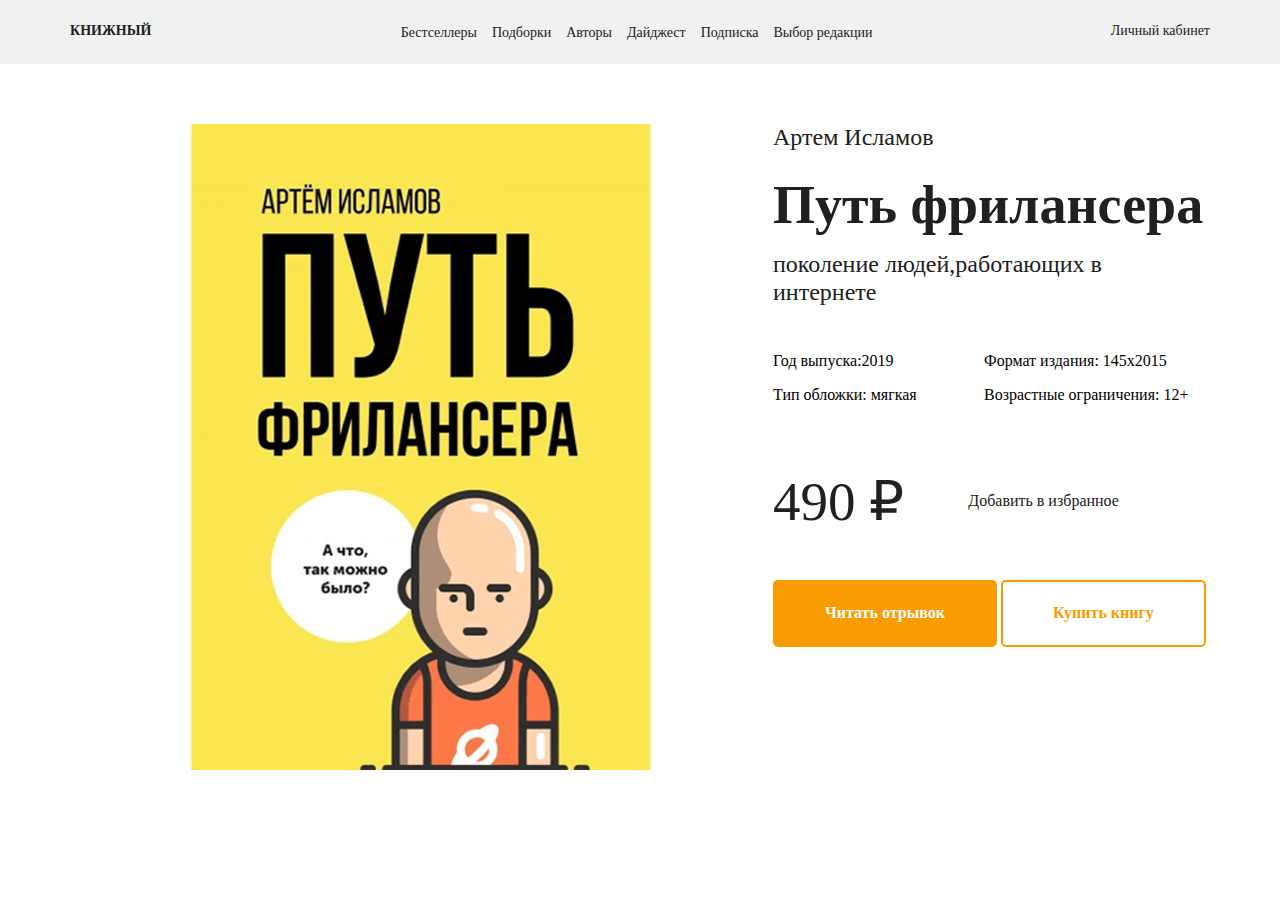
==== index.html @ fc21af79 "rename index.html" ====
<!DOCTYPE html>
<html lang="ru">

<head>
  <meta charset="UTF-8">
  <meta name="viewport" content="width=device-width, initial-scale=1.0">
  <title>Книга путь к фрилансу</title>
  <link rel="stylesheet" href="style-2.css">
  <link rel="stylesheet" href="normalize.css">
</head>

<body>
  <!-- шапка сайта -->
  <header class="header">
    <!-- содержимое сайта -->
    <div class="header-conteiner">
      <!-- логотип книжный -->
      <span class="logo">Книжный</span>
      <nav class="nav">
        <a class="nav-link" href="#">Бестселлеры</a>
        <a class="nav-link" href="#">Подборки</a>
        <a class="nav-link" href="#">Авторы</a>
        <a class="nav-link" href="#">Дайджест</a>
        <a class="nav-link" href="#">Подписка</a>
        <a class="nav-link" href="#">Выбор редакции</a>
      </nav>
      <a href="#" class="login">Личный кабинет</a>
    </div>
  </header>
  <!--  главная секция-->
  <section class="hero">
    <div class="hero-conteiner">
      <img src="img/book.png" alt="книга путь фрилансу" class="hero-image">
      <div class="auther about">
        <span class="name">Артем Исламов</span>
        <h1 class="title">Путь фрилансера</h1>
        <span class="title-en">поколение людей,работающих в интернете</span>
        <div class="info">
          <span class="info-text date">Год выпуска:2019</span>
          <span class="info-text type">Формат издания: 145х2015</span>
          <span class="info-text format">Тип обложки: мягкая</span>
          <span class="info-text age">Возрастные ограничения: 12+
          </span>


        </div>
        <div class="price">
          <span class="priceteg">490 ₽</span>
          <a href="a" class="favorite">Добавить в избранное</a>
        </div>
        <button class="button button_1">Читать отрывок
        </button>
        <button class="button button_2">Купить книгу</button>


      </div>
    </div>


  </section>
  <!-- о книге -->
  <section class="about"></section>
  <!-- подвал -->
  <section class="footer"></section>


</body>

</html>
---- style-2.css ----
* {
  box-sizing: border-box;
}

.body {
  font-family: sans-serif;
}

.header {
  background: rgba(241, 241, 241, 1);
  padding: 23px;
}

.header-conteiner {
  display: flex;
  max-width: 1140px;
  margin: auto;
  justify-content: space-between;
}

.logo {
  text-transform: uppercase;
  font-family: "undefined";
  font-size: 14px;
  font-weight: 700;
  font-style: normal;
  text-align: left;
  color: #202020;
}

.nav-link {
  text-decoration: none;
  font-family: "undefined";
  font-size: 14px;
  font: weight 400px;
  font-style: normal;
  text-align: left;
  color: #202020;
  margin-left: 11px;
}

.login {
  text-decoration: none;
  font-family: "undefined";
  font-size: 14px;
  font: weight 400px;
  color: #202020;
}

.hero {
  padding: 60px;
}

.hero-conteiner {
  min-width: 1140px;
  display: flex;
  margin-left: 130px;
}

.hero-image {
  margin-right: 122px;
}

.name {
  color: #202020;
  font-size: 24px;
  font-style: normal;
}

.title {
  font-size: 54px;
  font-style: normal;
  color: #202020;
  margin-bottom: 15px;
  margin-top: 22px;
}

.title-en {
  display: flex;
  font-size: 24px;
  font-style: normal;
  color: #202020;
  max-width: 351px;
  height: 53px;
  margin-bottom: 48px;
}

.info-text {
  font-size: 16px;
  font-style: normal;
  color: #20202;
  flex-basis: 50%;
  margin-bottom: 16px;
}

.info {
  display: flex;
  flex-wrap: wrap;
  max-width: 422px;
  margin-bottom: 49px;

}

.price {
  display: flex;
  align-items: center;
  margin-bottom: 47px;
}


.priceteg {
  font-size: 55px;
  font-style: normal;
  text-align: left;
  color: #202020;
  margin-right: 64px;
}

.favorite {
  font-size: 16px;
  font-style: normal;
  text-align: left;
  color: #202020;
  text-decoration: none;
}

.button {
  font-size: 16px;
  font-style: normal;
  padding: 22px 50px;
  font-weight: 700;
}

.button_1 {
  background: rgba(248, 156, 2, 1);
  color: white;
  border-radius: 5px;
  border: 2px solid rgba(248, 156, 2, 1);
}

.button_2 {
  background-color: white;
  border-color: rgba(248, 156, 2, 1);
  border-width: 2px;
  border-style: solid;
  color: rgba(248, 156, 2, 1);
  border-radius: 5px;
  text-decoration: none;
}
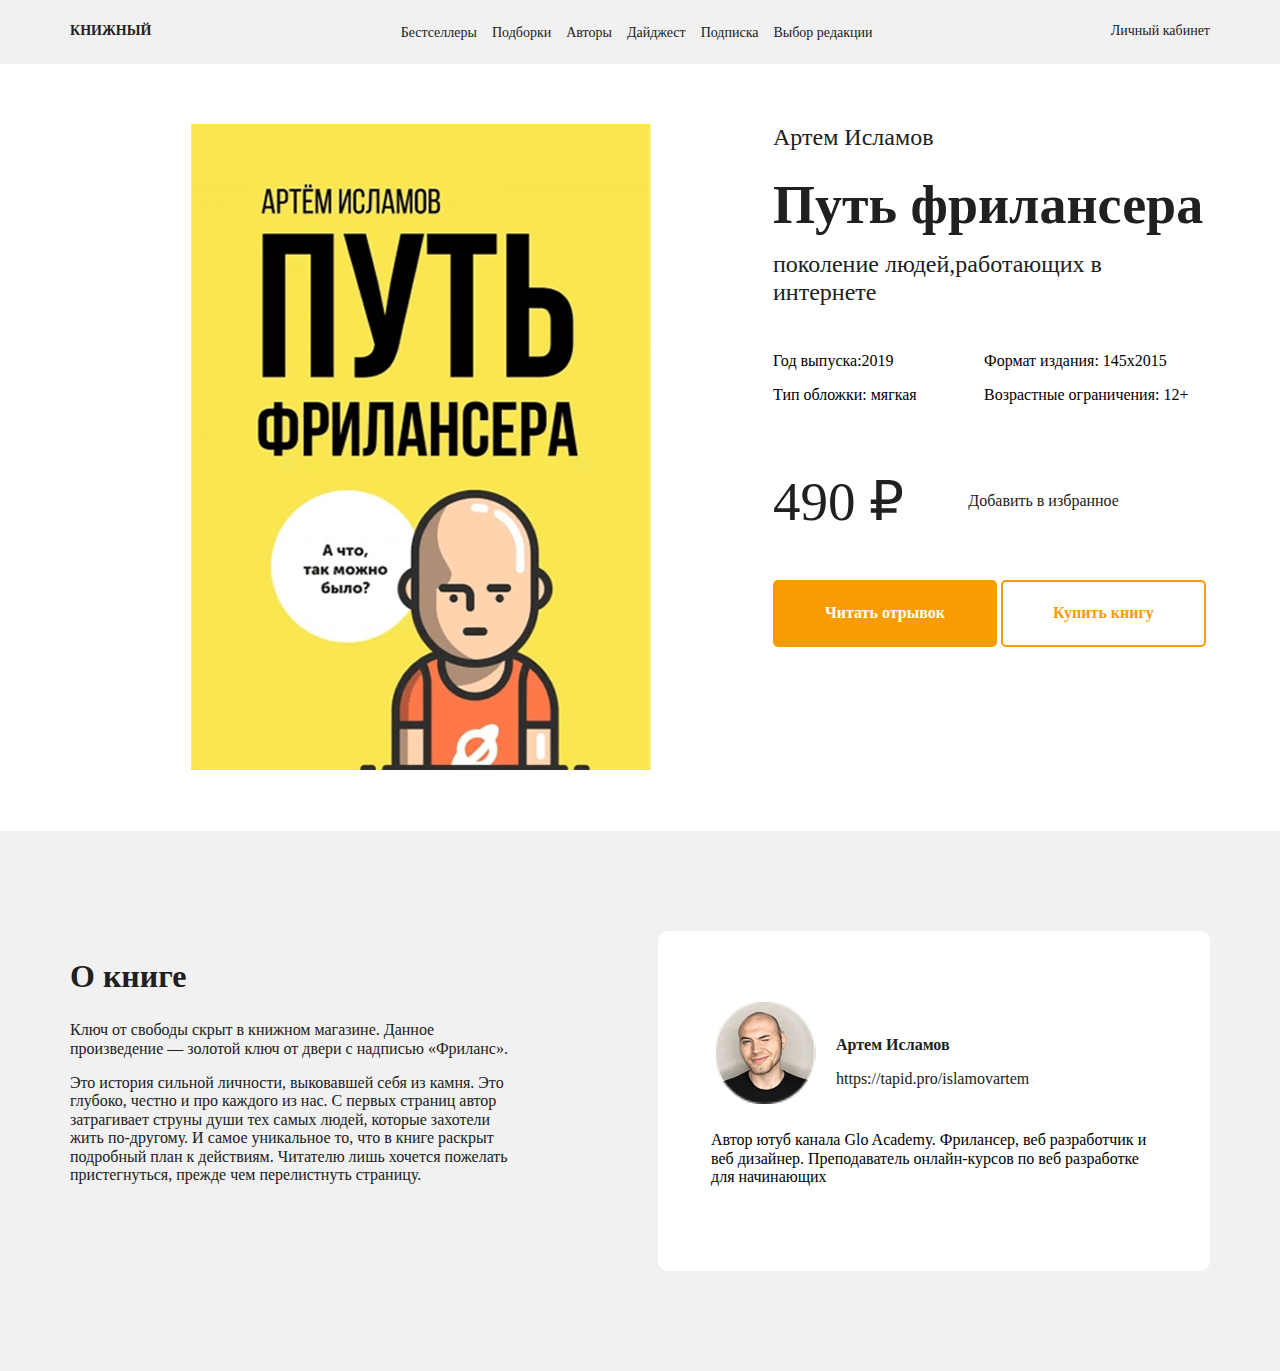
==== commit e7396abf: "add favicon.ico logo.png and update index.html style.css" ====
--- a/index.html
+++ b/index.html
@@ -7,6 +7,8 @@
   <title>Книга путь к фрилансу</title>
   <link rel="stylesheet" href="style-2.css">
   <link rel="stylesheet" href="normalize.css">
+  <link rel="shortcut icon" href="/favicon.ico" type="image/x-icon">
+<link rel="icon" href="/favicon.ico" type="image/x-icon">
 </head>
 
 <body>
@@ -31,7 +33,7 @@
   <section class="hero">
     <div class="hero-conteiner">
       <img src="img/book.png" alt="книга путь фрилансу" class="hero-image">
-      <div class="auther about">
+      <div class="auther-about">
         <span class="name">Артем Исламов</span>
         <h1 class="title">Путь фрилансера</h1>
         <span class="title-en">поколение людей,работающих в интернете</span>
@@ -59,7 +61,33 @@
 
   </section>
   <!-- о книге -->
-  <section class="about"></section>
+  <section class="about">
+    <div class="about-container">
+      <div class="about-book">
+        <h2 class="section-title">О книге</h2>
+        <p class="about-inf">Ключ от свободы скрыт в книжном магазине. Данное произведение — золотой ключ от двери с
+          надписью «Фриланс».
+          <p class="about-inf"> Это история сильной личности, выковавшей себя из камня. Это глубоко, честно и про каждого
+          из
+          нас. С первых страниц автор затрагивает струны души тех самых людей, которые захотели жить по-другому. И самое
+          уникальное то, что в книге раскрыт подробный план к действиям. Читателю лишь хочется пожелать пристегнуться,
+          прежде чем перелистнуть страницу.</p>
+        </p>
+      </div>
+
+      <div class="about-auther">
+        <img src="/logo.png" alt="Аватарка автора" class="auther-avatar">
+        <div class="auther-bio">
+          <h3 class="about-name">Артем Исламов</h3>
+          <a href="https://tapid.pro/islamovartem" class="auther-link">https://tapid.pro/islamovartem</a>
+        </div>
+
+        <p class="author-text">Автор ютуб канала Glo Academy. Фрилансер, веб разработчик и веб дизайнер. Преподаватель
+          онлайн-курсов по веб разработке для начинающих</p>
+      </div>
+    </div>
+  </section>
+
   <!-- подвал -->
   <section class="footer"></section>
 
--- a/style-2.css
+++ b/style-2.css
@@ -146,4 +146,75 @@
   color: rgba(248, 156, 2, 1);
   border-radius: 5px;
   text-decoration: none;
-}+}
+
+.about {
+  background: rgba(241, 241, 241, 1);
+  padding: 100px 0;
+}
+
+.about-container {
+  align-items: flex-start;
+  display: flex;
+  max-width: 1140px;
+  justify-content: space-between;
+  margin: auto;
+}
+
+.about-book {
+  max-width: 455px;
+  flex-shrink: 0;
+}
+
+.about-auther {
+  display: flex;
+  flex-wrap: wrap;
+  padding: 68px 53px;
+  max-width: 552px;
+  box-shadow: 0 1px 120px Orgba(161, 161, 161, 0.08);
+  border-radius: 10px;
+  border: 1px solid ■ #f3f3f3;
+  background-color: #ffffff;
+  align-items: center;
+}
+
+.author-text {
+  flex-basis: 100%;
+}
+
+.section-title {
+  font-size: 32px;
+  font-style: normal;
+  text-align: left;
+  color: #202020;
+}
+
+.author-text {
+  margin-top: 23px;
+}
+
+.auther-link{margin-bottom: 17px;}
+
+.about-name {
+  font-size: 16px;
+  font-style: normal;
+  text-align: left;
+  color: #202020;
+}
+
+.auther-link {
+  ;
+  font-size: 16px;
+  font-style: normal;
+  text-align: left;
+  color: #202020;
+  text-decoration: none;
+}
+
+.auther-avatar {
+  margin-right: 17px;
+}
+.about-inf{font-size: 16px;
+font-style: normal;
+text-align: left;
+color: #202020;}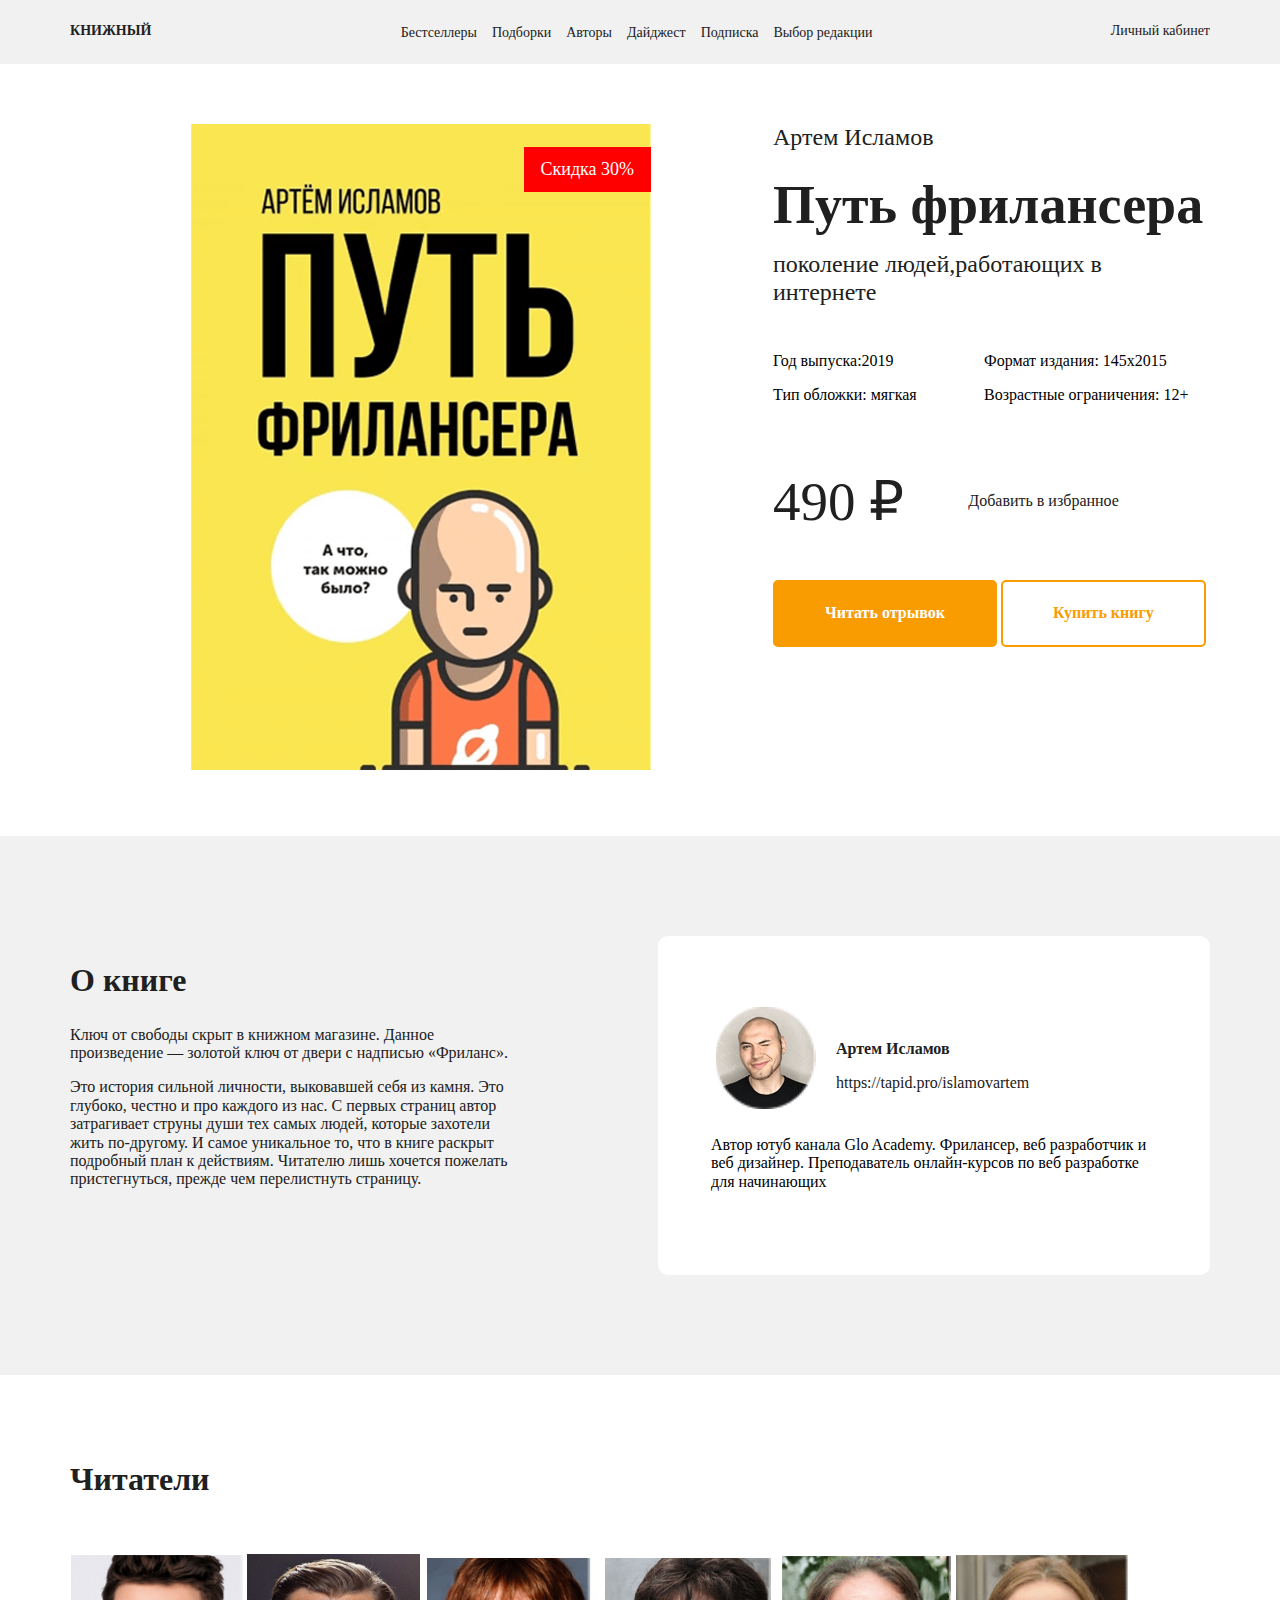
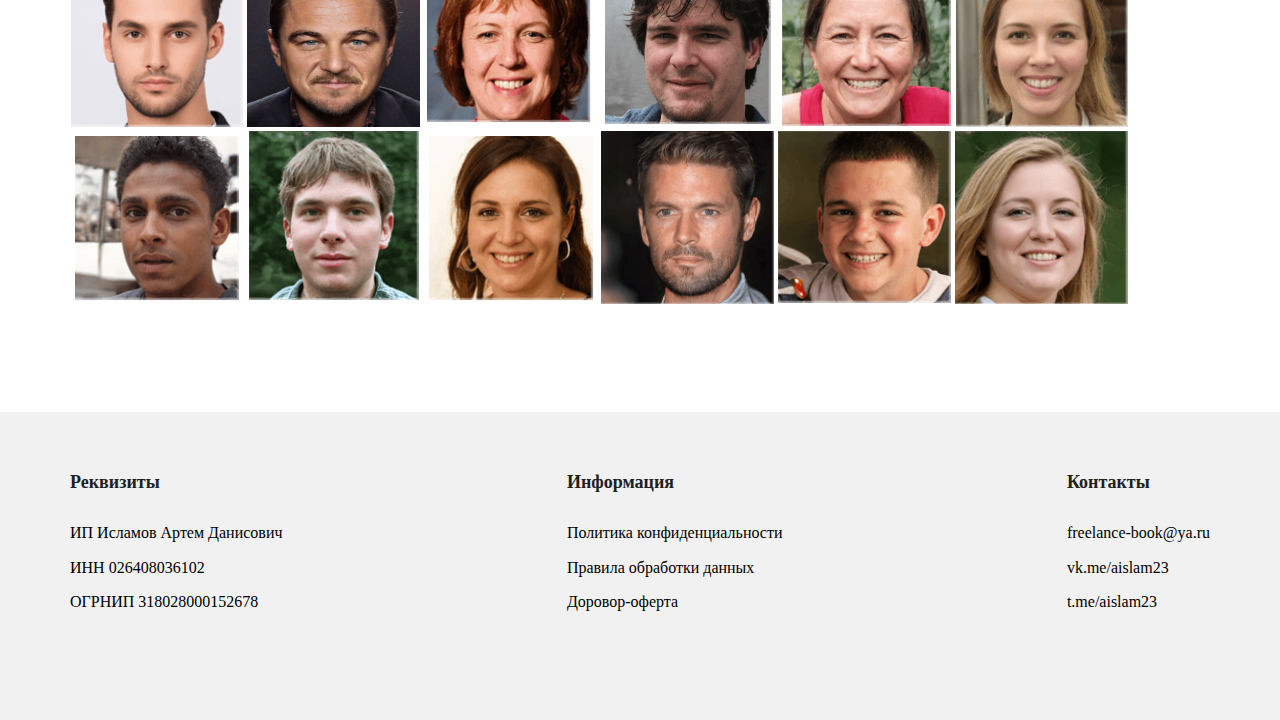
==== commit f0b17bdb: "add images and update index.html and style.css" ====
--- a/index.html
+++ b/index.html
@@ -8,7 +8,7 @@
   <link rel="stylesheet" href="style-2.css">
   <link rel="stylesheet" href="normalize.css">
   <link rel="shortcut icon" href="/favicon.ico" type="image/x-icon">
-<link rel="icon" href="/favicon.ico" type="image/x-icon">
+  <link rel="icon" href="/favicon.ico" type="image/x-icon">
 </head>
 
 <body>
@@ -32,7 +32,10 @@
   <!--  главная секция-->
   <section class="hero">
     <div class="hero-conteiner">
-      <img src="img/book.png" alt="книга путь фрилансу" class="hero-image">
+      <div class="image-block">
+        <img class="hero-image" src="img/book.png" alt="книга путь к фрилансу">
+        <span class="sale-label">Скидка 30%</span>
+      </div>
       <div class="auther-about">
         <span class="name">Артем Исламов</span>
         <h1 class="title">Путь фрилансера</h1>
@@ -67,11 +70,13 @@
         <h2 class="section-title">О книге</h2>
         <p class="about-inf">Ключ от свободы скрыт в книжном магазине. Данное произведение — золотой ключ от двери с
           надписью «Фриланс».
-          <p class="about-inf"> Это история сильной личности, выковавшей себя из камня. Это глубоко, честно и про каждого
-          из
-          нас. С первых страниц автор затрагивает струны души тех самых людей, которые захотели жить по-другому. И самое
-          уникальное то, что в книге раскрыт подробный план к действиям. Читателю лишь хочется пожелать пристегнуться,
-          прежде чем перелистнуть страницу.</p>
+          <p class="about-inf"> Это история сильной личности, выковавшей себя из камня. Это глубоко, честно и про
+            каждого
+            из
+            нас. С первых страниц автор затрагивает струны души тех самых людей, которые захотели жить по-другому. И
+            самое
+            уникальное то, что в книге раскрыт подробный план к действиям. Читателю лишь хочется пожелать пристегнуться,
+            прежде чем перелистнуть страницу.</p>
         </p>
       </div>
 
@@ -87,9 +92,74 @@
       </div>
     </div>
   </section>
+  <!-- читатели  -->
+  <section class="readers">
+    <div class="reader-conteiner">
+      <h2 class="reader-title">Читатели</h2>
+      <div class="foto-readers">
+        <img src="/img/фото-1.png" alt="фото-1" class="foto">
+        <img src="/img/фото-2.jpg" alt="фото-2" class="foto">
+        <img src="/img/фото-3.png" alt="фото-3" class="foto">
+        <img src="/img/фото-4.png" alt="фото-4" class="foto">
+        <img src="/img/фото-5.png" alt="фото-5" class="foto">
+        <img src="/img/фото-6.png" alt="фото-6" class="foto">
+        <img src="/img/фото-14.png" alt="фото-7" class="foto">
+        <img src="/img/фото-8.png" alt="фото-8" class="foto">
+        <img src="/img/фото-9.png" alt="фото-9" class="foto">
+        <img src="/img/фото-10.png" alt="фото-10" class="foto">
+        <img src="/img/фото-11.png" alt="фото-11" class="foto">
+        <img src="/img/фото-12.png" alt="фото-12" class="foto">
+      </div>
+    </div>
+  </section>
 
   <!-- подвал -->
-  <section class="footer"></section>
+  <footer class="footer">
+    <div class="footer-conteiner">
+      <div class="requisties">
+
+        <h3 class="footer-title">Реквизиты</h3>
+        <ul class="footer-list">
+          <li class="list-item">ИП Исламов Артем Данисович</li>
+          <li class="list-item">ИНН 026408036102</li>
+          <li class="list-item">ОГРНИП 318028000152678</li>
+        </ul>
+      </div>
+
+      <div class="information">
+
+        <h3 class="footer-title">Информация</h3>
+        <ul class="footer-list">
+          <li class="list-item">
+            <a href="#" class="footer-link">Политика конфиденциальности</a>
+          </li>
+          <li class="list-item">
+            <a href="#" class="footer-link">Правила обработки данных</a>
+          </li>
+          <li class="list-item">
+            <a href="#" class="footer-link">Доровор-оферта</a>
+          </li>
+        </ul>
+      </div>
+
+      <div class="contacts">
+
+        <h3 class="footer-title">Контакты</h3>
+        <ul class="footer-list">
+          <li class="list-item">
+            <a href="#" class="footer-link">freelance-book@ya.ru</a>
+          </li>
+          <li class="list-item">
+            <a href="#" class="footer-link">vk.me/aislam23</a>
+          </li>
+          <li class="list-item">
+            <a href="#" class="footer-link">t.me/aislam23</a>
+          </li>
+        </ul>
+      </div>
+
+    </div>
+  </footer>
 
 
 </body>
--- a/style-2.css
+++ b/style-2.css
@@ -57,10 +57,20 @@
   margin-left: 130px;
 }
 
-.hero-image {
+.image-block {
+  position: relative;
   margin-right: 122px;
 }
-
+.sale-label{
+  font-size: 18px;
+  font-weight: 500;
+  color:white;
+  background-color: red;
+  padding: 12px 17px;
+  position: absolute;
+  right: 0;
+  top: 23px;
+}
 .name {
   color: #202020;
   font-size: 24px;
@@ -151,6 +161,7 @@
 .about {
   background: rgba(241, 241, 241, 1);
   padding: 100px 0;
+
 }
 
 .about-container {
@@ -193,7 +204,9 @@
   margin-top: 23px;
 }
 
-.auther-link{margin-bottom: 17px;}
+.auther-link {
+  margin-bottom: 17px;
+}
 
 .about-name {
   font-size: 16px;
@@ -214,7 +227,71 @@
 .auther-avatar {
   margin-right: 17px;
 }
-.about-inf{font-size: 16px;
-font-style: normal;
-text-align: left;
-color: #202020;}+
+.about-inf {
+  font-size: 16px;
+  font-style: normal;
+  text-align: left;
+  color: #202020;
+}
+
+/* читатели */
+.readers {
+  padding-bottom: 103px;
+}
+
+.reader-conteiner {
+  max-width: 1140px;
+  margin: auto;
+  display: flex;
+  justify-content: space-between;
+  flex-wrap: wrap;
+}
+
+.reader-title {
+  margin-bottom: 56px;
+  margin-top: 86px;
+  font-size: 32px;
+  font-style: normal;
+  text-align: left;
+  color: #202020;
+}
+
+.foto {
+  width: 173px;
+  height: 173px;
+}
+
+/* подвал */
+.footer {
+  padding-top: 60px;
+  padding-bottom: 93px;
+  background: rgba(241, 241, 241, 1)
+}
+
+.footer-conteiner {
+  max-width: 1140px;
+  margin: auto;
+  display: flex;
+  flex-wrap: wrap;
+  justify-content: space-between;
+}
+
+.footer-title {
+  margin-bottom: 32px;
+  margin-top: 0;
+  font-size: 18px;
+  font-style: normal;
+  color: #202020;
+}
+
+.footer-list {
+  list-style: none;
+  padding: 0;
+}
+
+.list-item {
+  margin-bottom: 16px;
+}
+.footer-link{color:inherit;
+text-decoration: none;}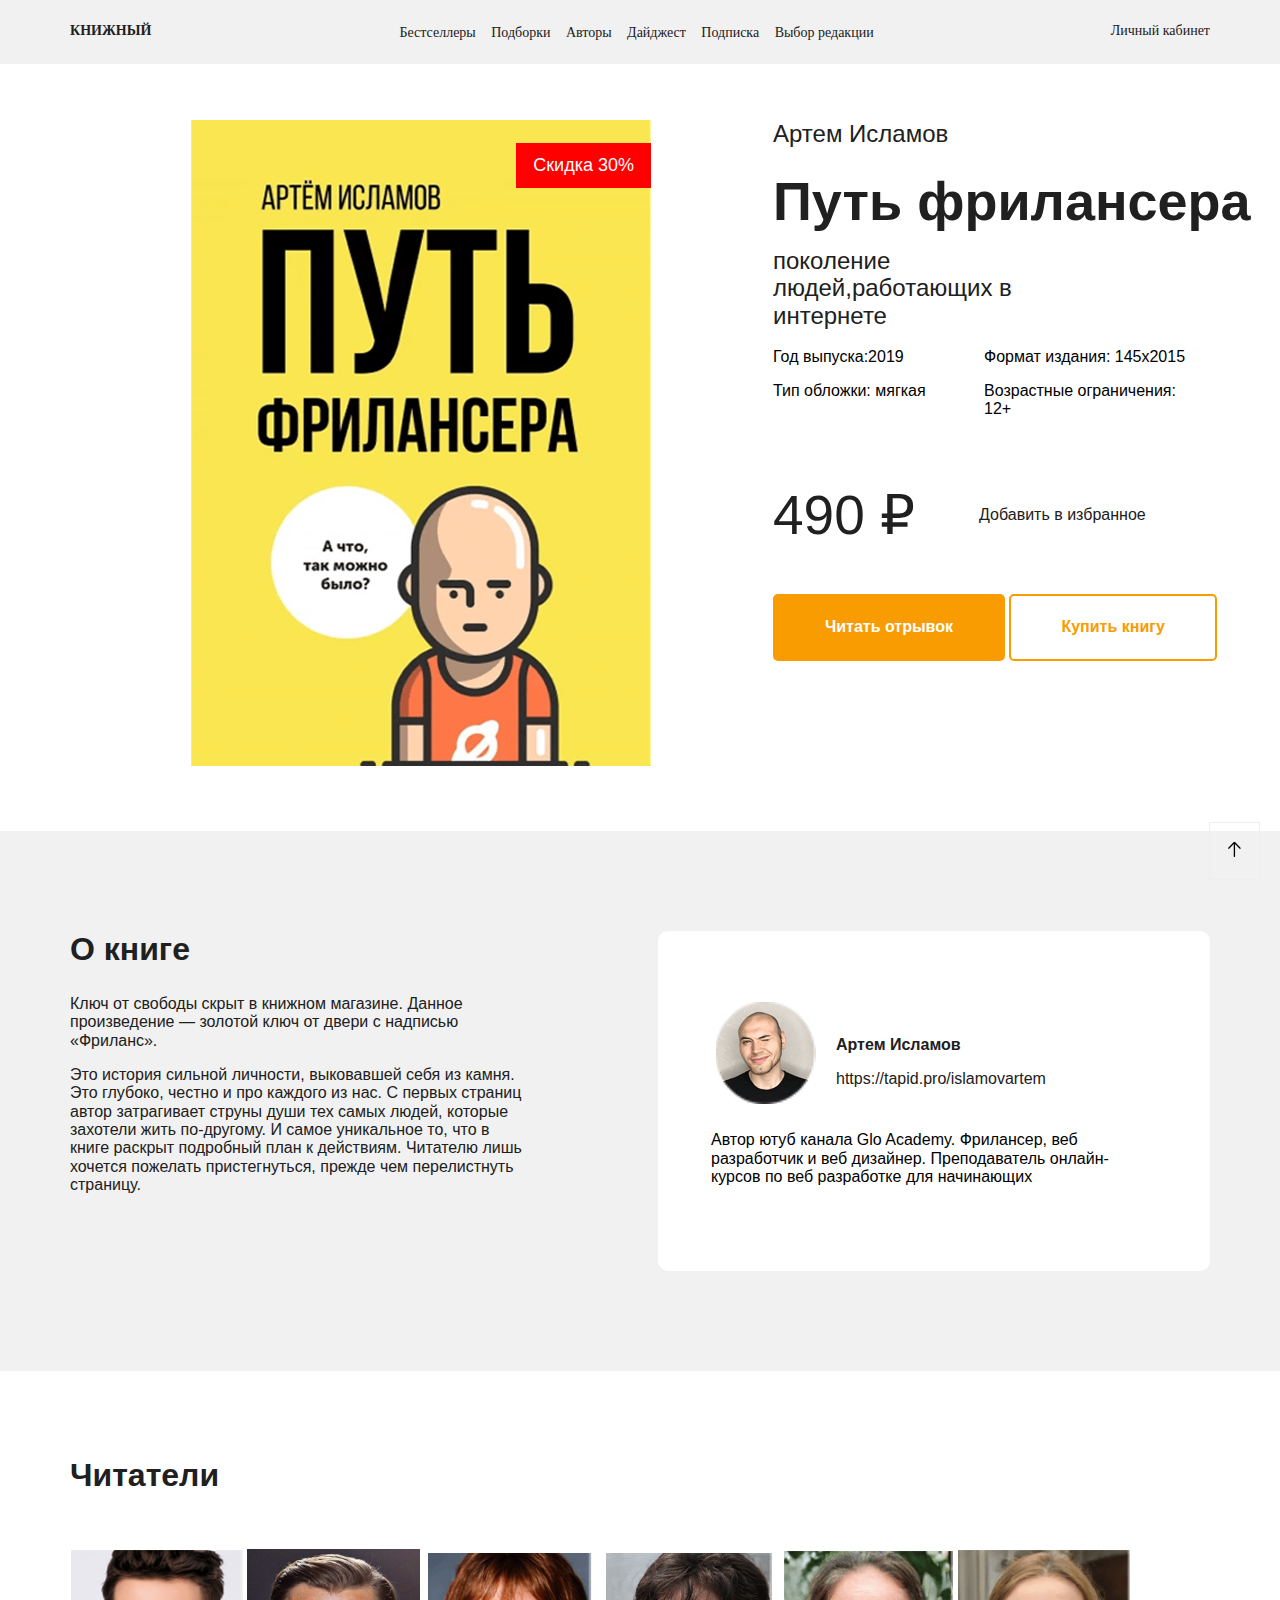
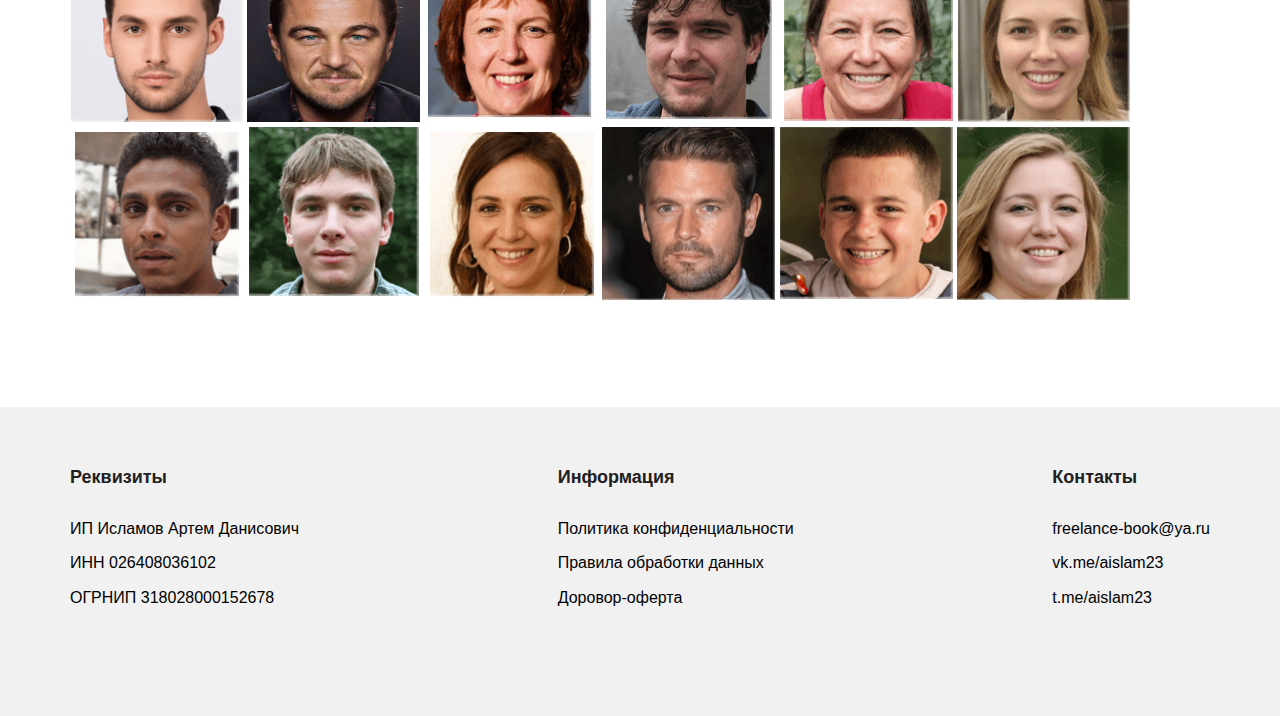
==== commit 884bcb8d: "начал делать адаптив вёрстку" ====
--- a/index.html
+++ b/index.html
@@ -15,7 +15,7 @@
   <!-- шапка сайта -->
   <header class="header">
     <!-- содержимое сайта -->
-    <div class="header-conteiner">
+    <div class="header-container">
       <!-- логотип книжный -->
       <span class="logo">Книжный</span>
       <nav class="nav">
@@ -31,7 +31,7 @@
   </header>
   <!--  главная секция-->
   <section class="hero">
-    <div class="hero-conteiner">
+    <div class="hero-container">
       <div class="image-block">
         <img class="hero-image" src="img/book.png" alt="книга путь к фрилансу">
         <span class="sale-label">Скидка 30%</span>
@@ -39,7 +39,7 @@
       <div class="auther-about">
         <span class="name">Артем Исламов</span>
         <h1 class="title">Путь фрилансера</h1>
-        <span class="title-en">поколение людей,работающих в интернете</span>
+        <span class="title-en">поколение людей,работающих&nbsp;в интернете</span>
         <div class="info">
           <span class="info-text date">Год выпуска:2019</span>
           <span class="info-text type">Формат издания: 145х2015</span>
@@ -94,28 +94,32 @@
   </section>
   <!-- читатели  -->
   <section class="readers">
-    <div class="reader-conteiner">
+    <div class="reader-container">
       <h2 class="reader-title">Читатели</h2>
       <div class="foto-readers">
         <img src="/img/фото-1.png" alt="фото-1" class="foto">
-        <img src="/img/фото-2.jpg" alt="фото-2" class="foto">
+        <img src="img/фото-2.jpg" alt="фото-2" class="foto">
         <img src="/img/фото-3.png" alt="фото-3" class="foto">
         <img src="/img/фото-4.png" alt="фото-4" class="foto">
         <img src="/img/фото-5.png" alt="фото-5" class="foto">
         <img src="/img/фото-6.png" alt="фото-6" class="foto">
-        <img src="/img/фото-14.png" alt="фото-7" class="foto">
-        <img src="/img/фото-8.png" alt="фото-8" class="foto">
-        <img src="/img/фото-9.png" alt="фото-9" class="foto">
-        <img src="/img/фото-10.png" alt="фото-10" class="foto">
-        <img src="/img/фото-11.png" alt="фото-11" class="foto">
-        <img src="/img/фото-12.png" alt="фото-12" class="foto">
+        <span class="fail-2-foto">
+          <img src="/img/фото-14.png" alt="фото-7" class="foto">
+          <img src="/img/фото-8.png" alt="фото-8" class="foto">
+        </span>
+        <span class="fail-foto">
+          <img src="/img/фото-9.png" alt="фото-9" class="foto">
+          <img src="/img/фото-10.png" alt="фото-10" class="foto">
+          <img src="/img/фото-11.png" alt="фото-11" class="foto">
+          <img src="/img/фото-12.png" alt="фото-12" class="foto">
+        </span>
       </div>
     </div>
   </section>
 
   <!-- подвал -->
   <footer class="footer">
-    <div class="footer-conteiner">
+    <div class="footer-container">
       <div class="requisties">
 
         <h3 class="footer-title">Реквизиты</h3>
@@ -160,7 +164,9 @@
 
     </div>
   </footer>
-
+  <a href="#" class="to-top">
+    <img src="img/return.png" alt="стрелка вверх">
+  </a>
 
 </body>
 
--- a/style-2.css
+++ b/style-2.css
@@ -2,16 +2,25 @@
   box-sizing: border-box;
 }
 
-.body {
+body {
   font-family: sans-serif;
 }
 
+img {
+  max-width: 100%;
+}
+
 .header {
+  width: 100%;
+  position: fixed;
+  top: 0;
+  left: 0;
+  z-index: 2;
   background: rgba(241, 241, 241, 1);
   padding: 23px;
 }
 
-.header-conteiner {
+.header-container {
   display: flex;
   max-width: 1140px;
   margin: auto;
@@ -49,9 +58,10 @@
 
 .hero {
   padding: 60px;
-}
-
-.hero-conteiner {
+  margin-top: 60px;
+}
+
+.hero-container {
   min-width: 1140px;
   display: flex;
   margin-left: 130px;
@@ -61,16 +71,18 @@
   position: relative;
   margin-right: 122px;
 }
-.sale-label{
+
+.sale-label {
   font-size: 18px;
   font-weight: 500;
-  color:white;
+  color: white;
   background-color: red;
   padding: 12px 17px;
   position: absolute;
   right: 0;
   top: 23px;
 }
+
 .name {
   color: #202020;
   font-size: 24px;
@@ -175,6 +187,7 @@
 .about-book {
   max-width: 455px;
   flex-shrink: 0;
+
 }
 
 .about-auther {
@@ -198,6 +211,7 @@
   font-style: normal;
   text-align: left;
   color: #202020;
+  margin-top: 0;
 }
 
 .author-text {
@@ -240,7 +254,7 @@
   padding-bottom: 103px;
 }
 
-.reader-conteiner {
+.reader-container {
   max-width: 1140px;
   margin: auto;
   display: flex;
@@ -269,7 +283,7 @@
   background: rgba(241, 241, 241, 1)
 }
 
-.footer-conteiner {
+.footer-container {
   max-width: 1140px;
   margin: auto;
   display: flex;
@@ -293,5 +307,192 @@
 .list-item {
   margin-bottom: 16px;
 }
-.footer-link{color:inherit;
-text-decoration: none;}+
+.footer-link {
+  color: inherit;
+  text-decoration: none;
+}
+
+.to-top {
+  position: fixed;
+  bottom: 20px;
+  right: 20px;
+  border-color: rgba(238, 238, 238, 1);
+  border-width: 1px;
+  border-style: solid;
+  padding: 18px;
+}
+
+
+@media (max-width:1200px) {
+
+  .header-conteiner,
+  .hero-conteiner,
+  .about-container,
+  .reader-conteiner,
+  .footer-conteiner {
+    width: 960px;
+  }
+
+  .image-block {
+    min-width: 390px;
+    max-width: 390px;
+    margin-right: 40px;
+  }
+
+  .about-book {
+    max-width: 367px;
+
+    margin-right: 51px;
+  }
+
+  .readers {
+    padding-top: 94px;
+    margin-left: 130px;
+  }
+
+  .foto {
+    width: 140px;
+    height: 140px;
+  }
+
+  .requisties {
+    /* margin-left: 50px; */
+  }
+
+  .contacts {
+    /* margin-right: 100px; */
+  }
+}
+
+@media (max-width:992px) {
+
+  .header-container,
+  .hero-container,
+  .about-container,
+  .reader-container,
+  .footer-container {
+    width: 760px;
+  }
+
+  .nav {
+    display: none;
+  }
+
+  .image-block {
+    min-width: 300px;
+    max-width: 300px;
+  }
+
+  .auther-about {
+    font-size: 22px;
+  }
+
+  .title {
+    font-size: 46px;
+    margin-bottom: 10px;
+  }
+
+  .info {
+    margin-bottom: 0px;
+  }
+
+  .info-text {
+    font-size: 16px;
+  }
+
+  .price {
+    margin-bottom: 30px;
+  }
+
+  .button {
+    padding: 20px 49px;
+  }
+
+  .age,
+  .format {
+    flex-grow: 1;
+  }
+
+  .section-title {
+    font-size: 24px;
+    margin-bottom: 29px;
+  }
+
+  .about-container {
+    display: flex;
+    flex-wrap: wrap;
+  }
+
+  .about-book {
+    max-width: 100%;
+    margin-bottom: 62px;
+  }
+
+  .foto {
+    width: 167px;
+    height: 167px;
+  }
+
+  .fail-foto {
+    display: none;
+  }
+
+  .requisties {
+    /* margin-right: 0px; */
+    /* margin-left: 10px; */
+  }
+
+  .contacts {
+    /* margin-right: 121px; */
+  }
+
+}
+
+@media (max-width:768px) {
+
+  .header-container,
+  .hero-container,
+  .about-container,
+  .reader-container,
+  .footer-container {
+    width: 560px;
+  }
+
+
+  .hero-container {
+    flex-wrap: wrap;
+  }
+
+  .hero-image {
+    width: 100%;
+  }
+
+  .image-block {
+    min-width: 100%;
+    margin-bottom: 60px;
+  }
+
+  .foto {
+    width: 176px;
+    height: 175px;
+  }
+
+  .fail-2-foto {
+    display: none;
+  }
+.requisties{margin-right: 40px;
+margin-bottom: 60px;}
+
+}
+
+@media (max-width:768px) {
+
+  .header-container,
+  .hero-container,
+  .about-container,
+  .reader-container,
+  .footer-container {
+    width: 95%;
+  }
+}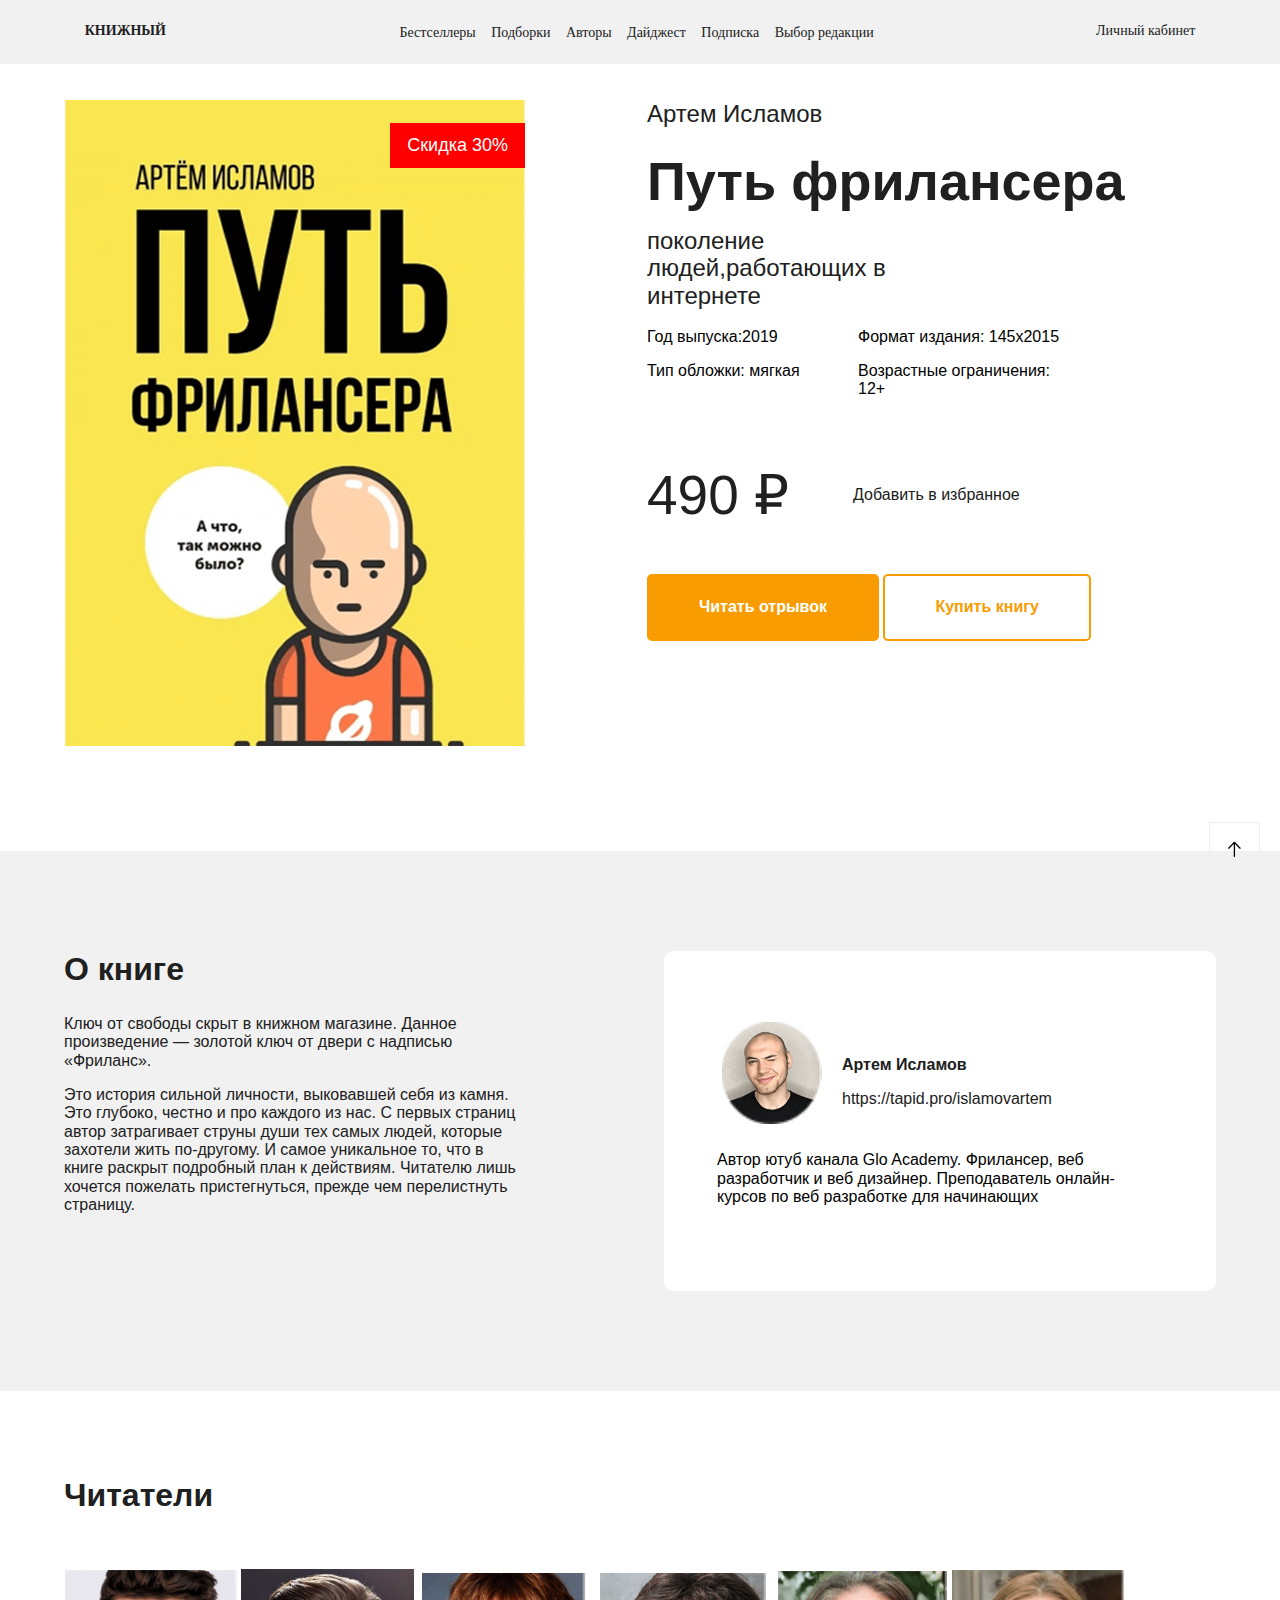
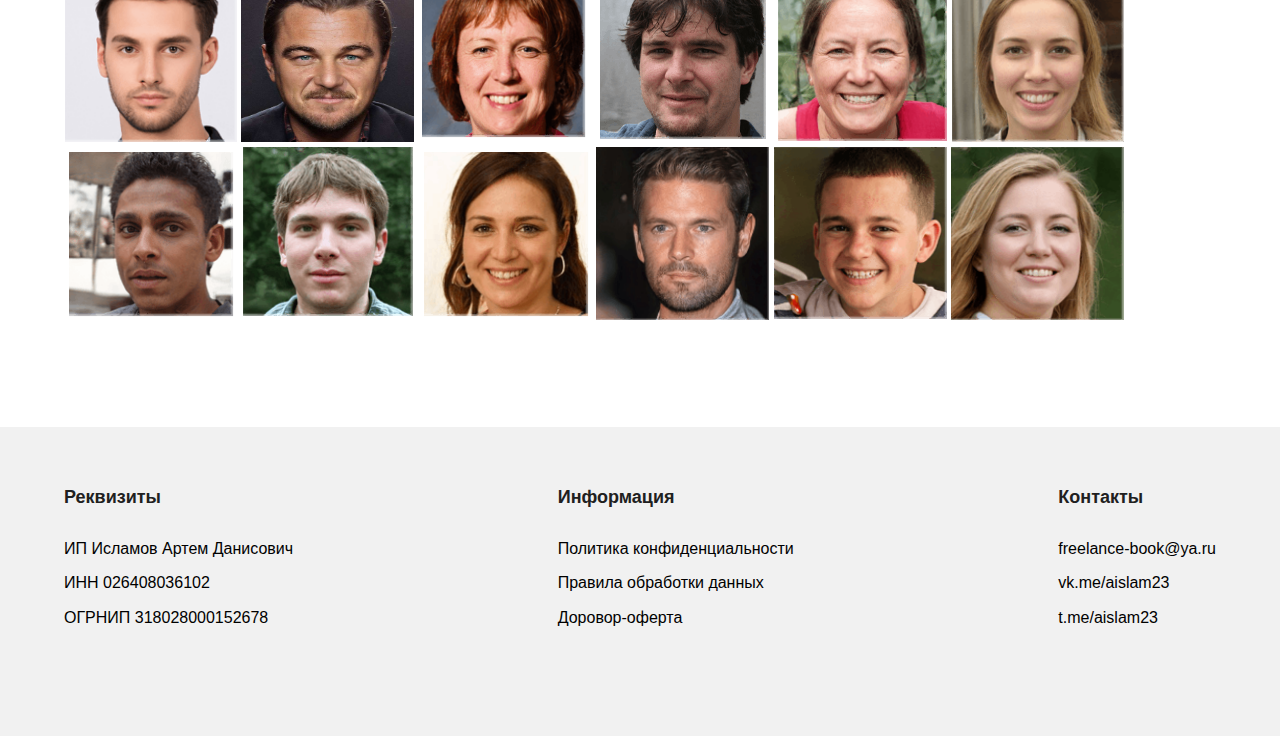
==== commit e9e3770e: "новое изменение вёрстки адаптив" ====
--- a/index.html
+++ b/index.html
@@ -15,7 +15,7 @@
   <!-- шапка сайта -->
   <header class="header">
     <!-- содержимое сайта -->
-    <div class="header-container">
+    <div class="header-container container">
       <!-- логотип книжный -->
       <span class="logo">Книжный</span>
       <nav class="nav">
@@ -31,7 +31,7 @@
   </header>
   <!--  главная секция-->
   <section class="hero">
-    <div class="hero-container">
+    <div class="hero-container container">
       <div class="image-block">
         <img class="hero-image" src="img/book.png" alt="книга путь к фрилансу">
         <span class="sale-label">Скидка 30%</span>
@@ -65,7 +65,7 @@
   </section>
   <!-- о книге -->
   <section class="about">
-    <div class="about-container">
+    <div class="about-container container">
       <div class="about-book">
         <h2 class="section-title">О книге</h2>
         <p class="about-inf">Ключ от свободы скрыт в книжном магазине. Данное произведение — золотой ключ от двери с
@@ -94,7 +94,7 @@
   </section>
   <!-- читатели  -->
   <section class="readers">
-    <div class="reader-container">
+    <div class="reader-container container">
       <h2 class="reader-title">Читатели</h2>
       <div class="foto-readers">
         <img src="/img/фото-1.png" alt="фото-1" class="foto">
@@ -104,22 +104,22 @@
         <img src="/img/фото-5.png" alt="фото-5" class="foto">
         <img src="/img/фото-6.png" alt="фото-6" class="foto">
         <span class="fail-2-foto">
-          <img src="/img/фото-14.png" alt="фото-7" class="foto">
-          <img src="/img/фото-8.png" alt="фото-8" class="foto">
+        <img src="/img/фото-14.png" alt="фото-7" class="foto">
+        <img src="/img/фото-8.png" alt="фото-8" class="foto">
         </span>
-        <span class="fail-foto">
-          <img src="/img/фото-9.png" alt="фото-9" class="foto">
-          <img src="/img/фото-10.png" alt="фото-10" class="foto">
-          <img src="/img/фото-11.png" alt="фото-11" class="foto">
-          <img src="/img/фото-12.png" alt="фото-12" class="foto">
-        </span>
+       <span class="fail-foto">
+        <img src="/img/фото-9.png" alt="фото-9" class="foto">
+        <img src="/img/фото-10.png" alt="фото-10" class="foto">
+        <img src="/img/фото-11.png" alt="фото-11" class="foto">
+        <img src="/img/фото-12.png" alt="фото-12" class="foto">
+       </span>
       </div>
     </div>
   </section>
 
   <!-- подвал -->
   <footer class="footer">
-    <div class="footer-container">
+    <div class="footer-container container">
       <div class="requisties">
 
         <h3 class="footer-title">Реквизиты</h3>
@@ -164,9 +164,9 @@
 
     </div>
   </footer>
-  <a href="#" class="to-top">
-    <img src="img/return.png" alt="стрелка вверх">
-  </a>
+<a href="#" class="to-top">
+  <img src="img/return.png" alt="стрелка вверх">
+</a>
 
 </body>
 
--- a/style-2.css
+++ b/style-2.css
@@ -22,7 +22,7 @@
 
 .header-container {
   display: flex;
-  max-width: 1140px;
+
   margin: auto;
   justify-content: space-between;
 }
@@ -57,14 +57,13 @@
 }
 
 .hero {
-  padding: 60px;
-  margin-top: 60px;
+  margin-top: 100px;
+  margin-bottom: 100px;
 }
 
 .hero-container {
-  min-width: 1140px;
-  display: flex;
-  margin-left: 130px;
+
+  display: flex;
 }
 
 .image-block {
@@ -179,7 +178,6 @@
 .about-container {
   align-items: flex-start;
   display: flex;
-  max-width: 1140px;
   justify-content: space-between;
   margin: auto;
 }
@@ -230,7 +228,6 @@
 }
 
 .auther-link {
-  ;
   font-size: 16px;
   font-style: normal;
   text-align: left;
@@ -255,7 +252,6 @@
 }
 
 .reader-container {
-  max-width: 1140px;
   margin: auto;
   display: flex;
   justify-content: space-between;
@@ -284,7 +280,6 @@
 }
 
 .footer-container {
-  max-width: 1140px;
   margin: auto;
   display: flex;
   flex-wrap: wrap;
@@ -459,6 +454,9 @@
     width: 560px;
   }
 
+  .hero {
+    padding-top: 40px;
+  }
 
   .hero-container {
     flex-wrap: wrap;
@@ -481,8 +479,11 @@
   .fail-2-foto {
     display: none;
   }
-.requisties{margin-right: 40px;
-margin-bottom: 60px;}
+
+  .requisties {
+    margin-right: 40px;
+    margin-bottom: 60px;
+  }
 
 }
 
@@ -495,4 +496,87 @@
   .footer-container {
     width: 95%;
   }
+
+  .auther-about {
+    font-size: 18px;
+    margin-bottom: 16px;
+  }
+
+  .title {
+    font-size: 36px;
+    margin-bottom: 19px;
+  }
+
+  .title-en {
+    font-size: 20px;
+    margin-bottom: 30px;
+  }
+
+  .info {
+    flex-wrap: wrap;
+    margin-bottom: 20px;
+  }
+
+  .info-text {
+    flex-basis: 100%;
+    margin-bottom: 19px;
+  }
+
+  .button {
+    width: 100%;
+    display: inline-block;
+    text-align: center;
+  }
+
+  .button_1 {
+    margin-bottom: 20px;
+    margin-right: 0;
+  }
+
+  .about-book {
+    margin-bottom: 70px;
+  }
+
+  .about-auther {
+    padding: 54px 44px;
+  }
+
+  .author-text {
+    font-size: 14px;
+  }
+
+  .auther-avatar {
+    width: 64px;
+    height: 64px;
+  }
+
+  .requisties,
+  .information,
+  .contacts {
+    flex-basis: 100%;
+    margin-bottom: 36px;
+    margin-right: 0;
+  }
+
+  .footer-title {
+    font-size: 18px;
+    margin-bottom: 32px;
+  }
+
+  .footer-list {
+    font-size: 16px;
+  }
+
+  .foto {
+    width: 145px;
+    height: 144px;
+  }
+
+}
+
+
+
+.container {
+  width: 90%;
+  margin: auto;
 }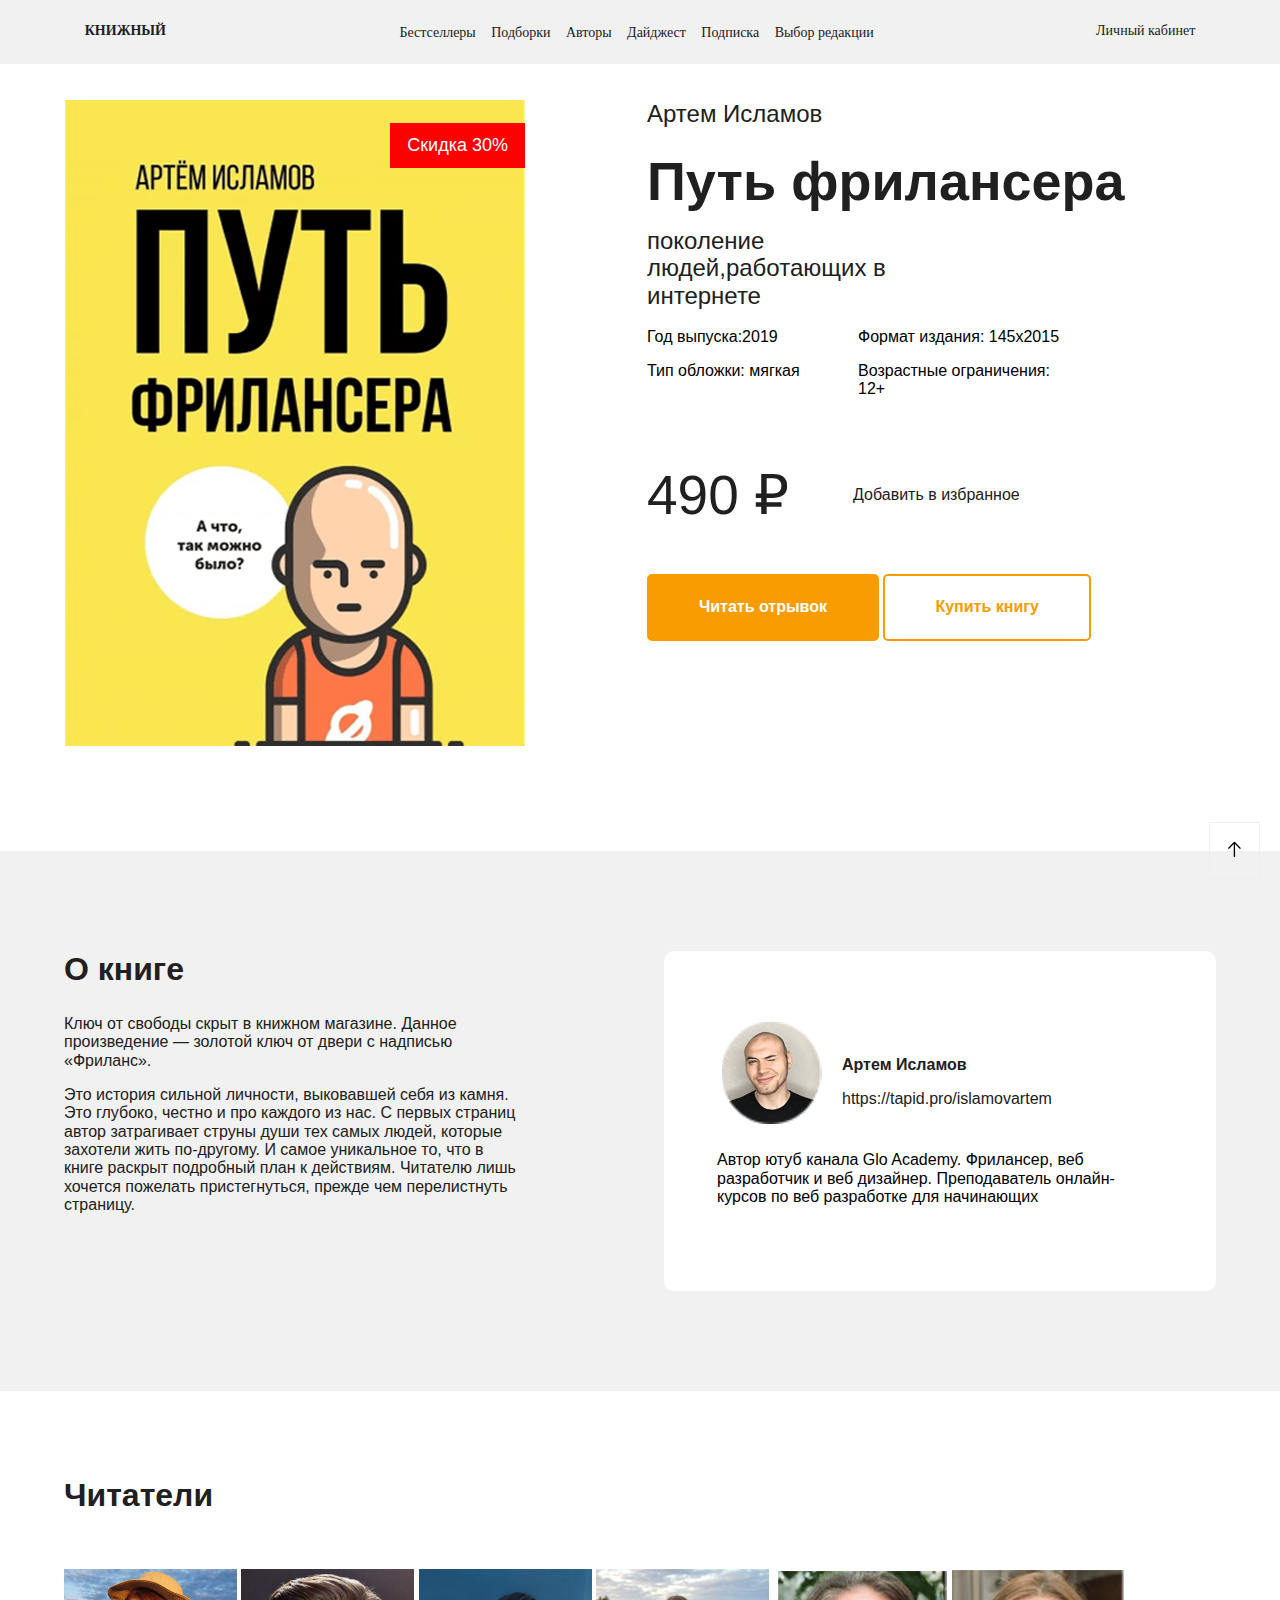
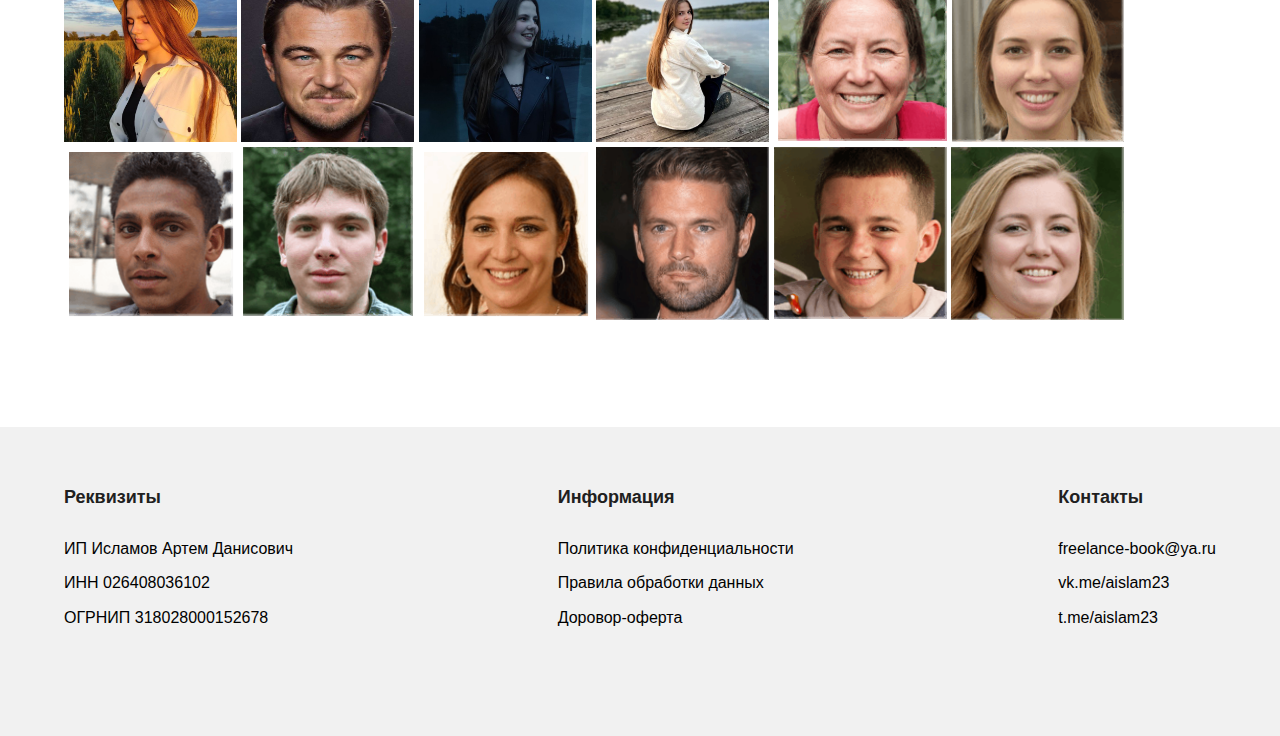
==== commit 2f11e473: "другие фото" ====
--- a/index.html
+++ b/index.html
@@ -81,7 +81,7 @@
       </div>
 
       <div class="about-auther">
-        <img src="/logo.png" alt="Аватарка автора" class="auther-avatar">
+        <img src="logo.png" alt="Аватарка автора" class="auther-avatar">
         <div class="auther-bio">
           <h3 class="about-name">Артем Исламов</h3>
           <a href="https://tapid.pro/islamovartem" class="auther-link">https://tapid.pro/islamovartem</a>
@@ -97,21 +97,21 @@
     <div class="reader-container container">
       <h2 class="reader-title">Читатели</h2>
       <div class="foto-readers">
-        <img src="/img/фото-1.png" alt="фото-1" class="foto">
+        <img src="img/фото-1.jpg" alt="фото-1" class="foto">
         <img src="img/фото-2.jpg" alt="фото-2" class="foto">
-        <img src="/img/фото-3.png" alt="фото-3" class="foto">
-        <img src="/img/фото-4.png" alt="фото-4" class="foto">
-        <img src="/img/фото-5.png" alt="фото-5" class="foto">
-        <img src="/img/фото-6.png" alt="фото-6" class="foto">
-        <span class="fail-2-foto">
-        <img src="/img/фото-14.png" alt="фото-7" class="foto">
-        <img src="/img/фото-8.png" alt="фото-8" class="foto">
+        <img src="img/фото-3.jpg" alt="фото-3" class="foto">
+        <img src="img/фото-4.jpg" alt="фото-4" class="foto">
+        <img src="img/фото-5.png" alt="фото-5" class="foto">
+        <img src="img/фото-6.png" alt="фото-6" class="foto">
+        <span clas="fail-2-foto">
+        <img src="img/фото-14.png" alt="фото-7" class="foto">
+        <img src="img/фото-8.png" alt="фото-8" class="foto">
         </span>
        <span class="fail-foto">
-        <img src="/img/фото-9.png" alt="фото-9" class="foto">
-        <img src="/img/фото-10.png" alt="фото-10" class="foto">
-        <img src="/img/фото-11.png" alt="фото-11" class="foto">
-        <img src="/img/фото-12.png" alt="фото-12" class="foto">
+        <img src="img/фото-9.png" alt="фото-9" class="foto">
+        <img src="img/фото-10.png" alt="фото-10" class="foto">
+        <img src="img/фото-11.png" alt="фото-11" class="foto">
+        <img src="img/фото-12.png" alt="фото-12" class="foto">
        </span>
       </div>
     </div>
--- a/style-2.css
+++ b/style-2.css
@@ -70,6 +70,8 @@
   position: relative;
   margin-right: 122px;
 }
+
+
 
 .sale-label {
   font-size: 18px;
@@ -267,6 +269,7 @@
   color: #202020;
 }
 
+
 .foto {
   width: 173px;
   height: 173px;
